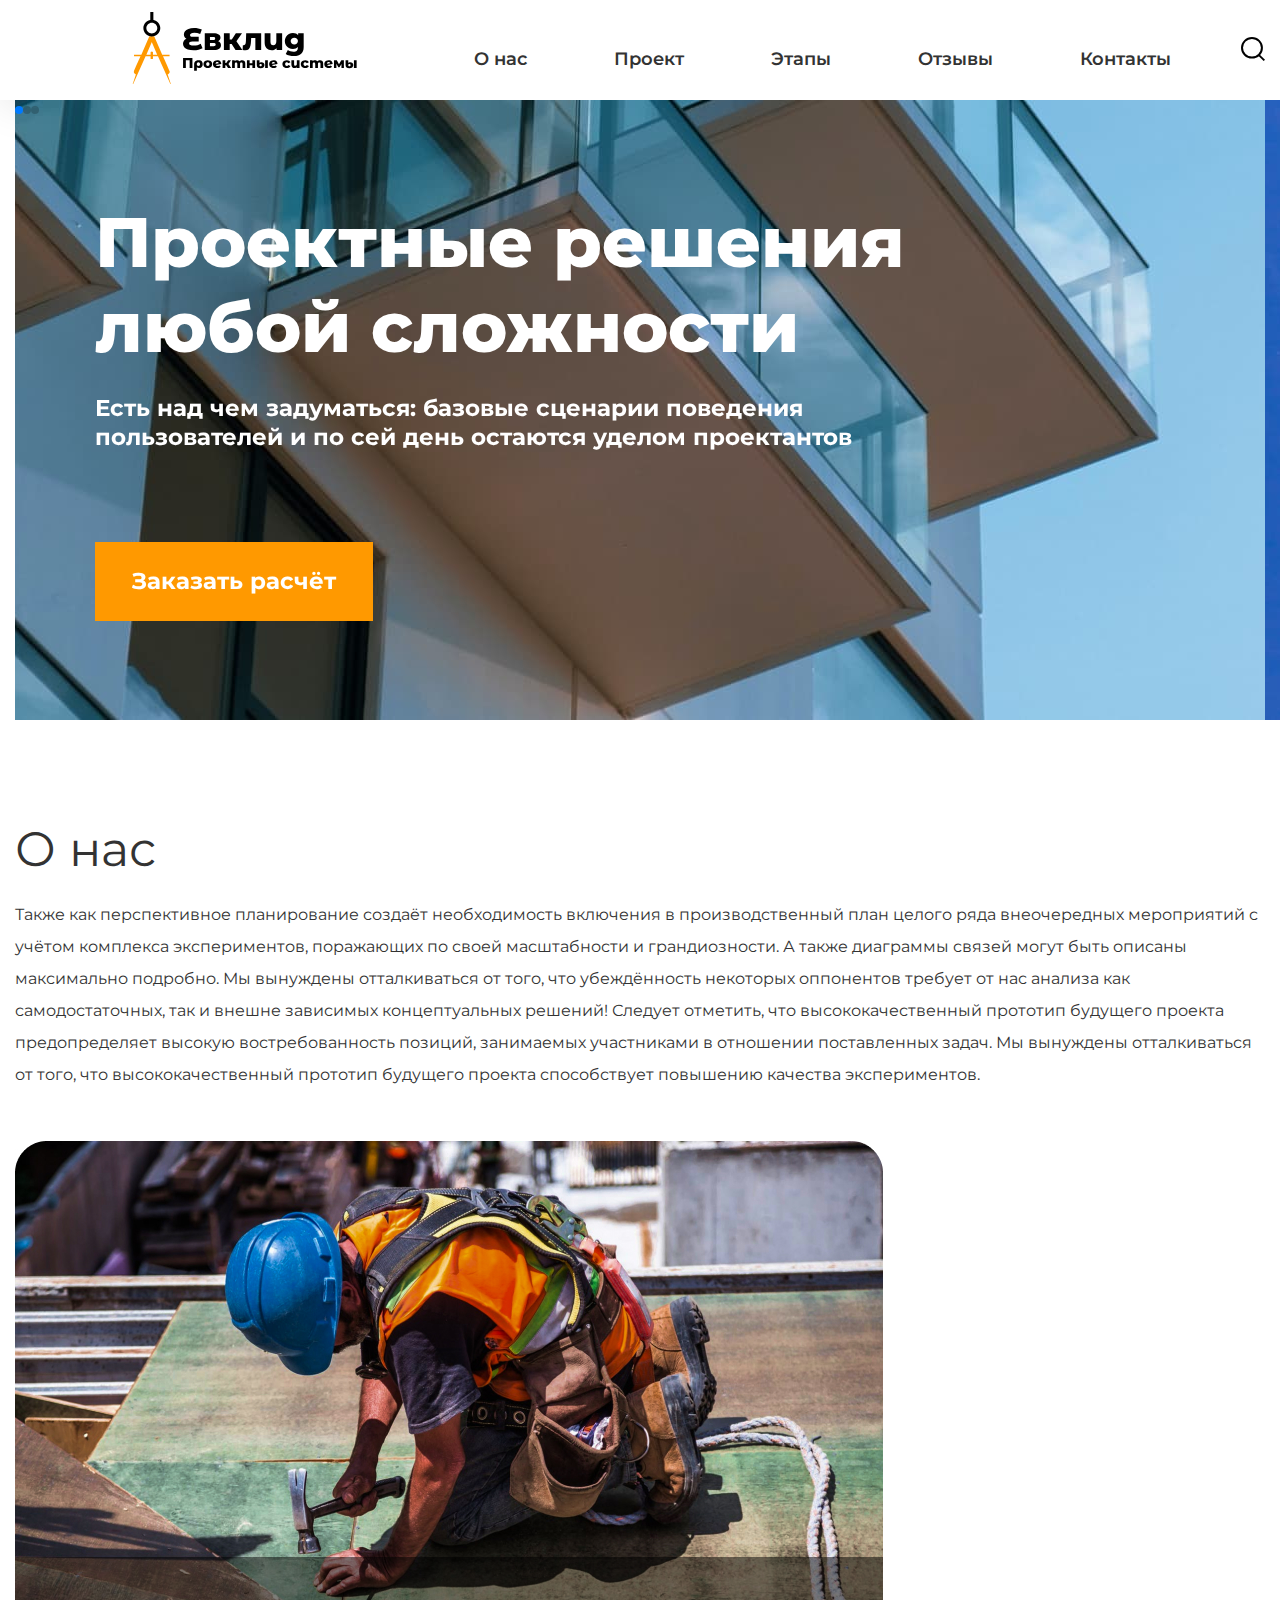
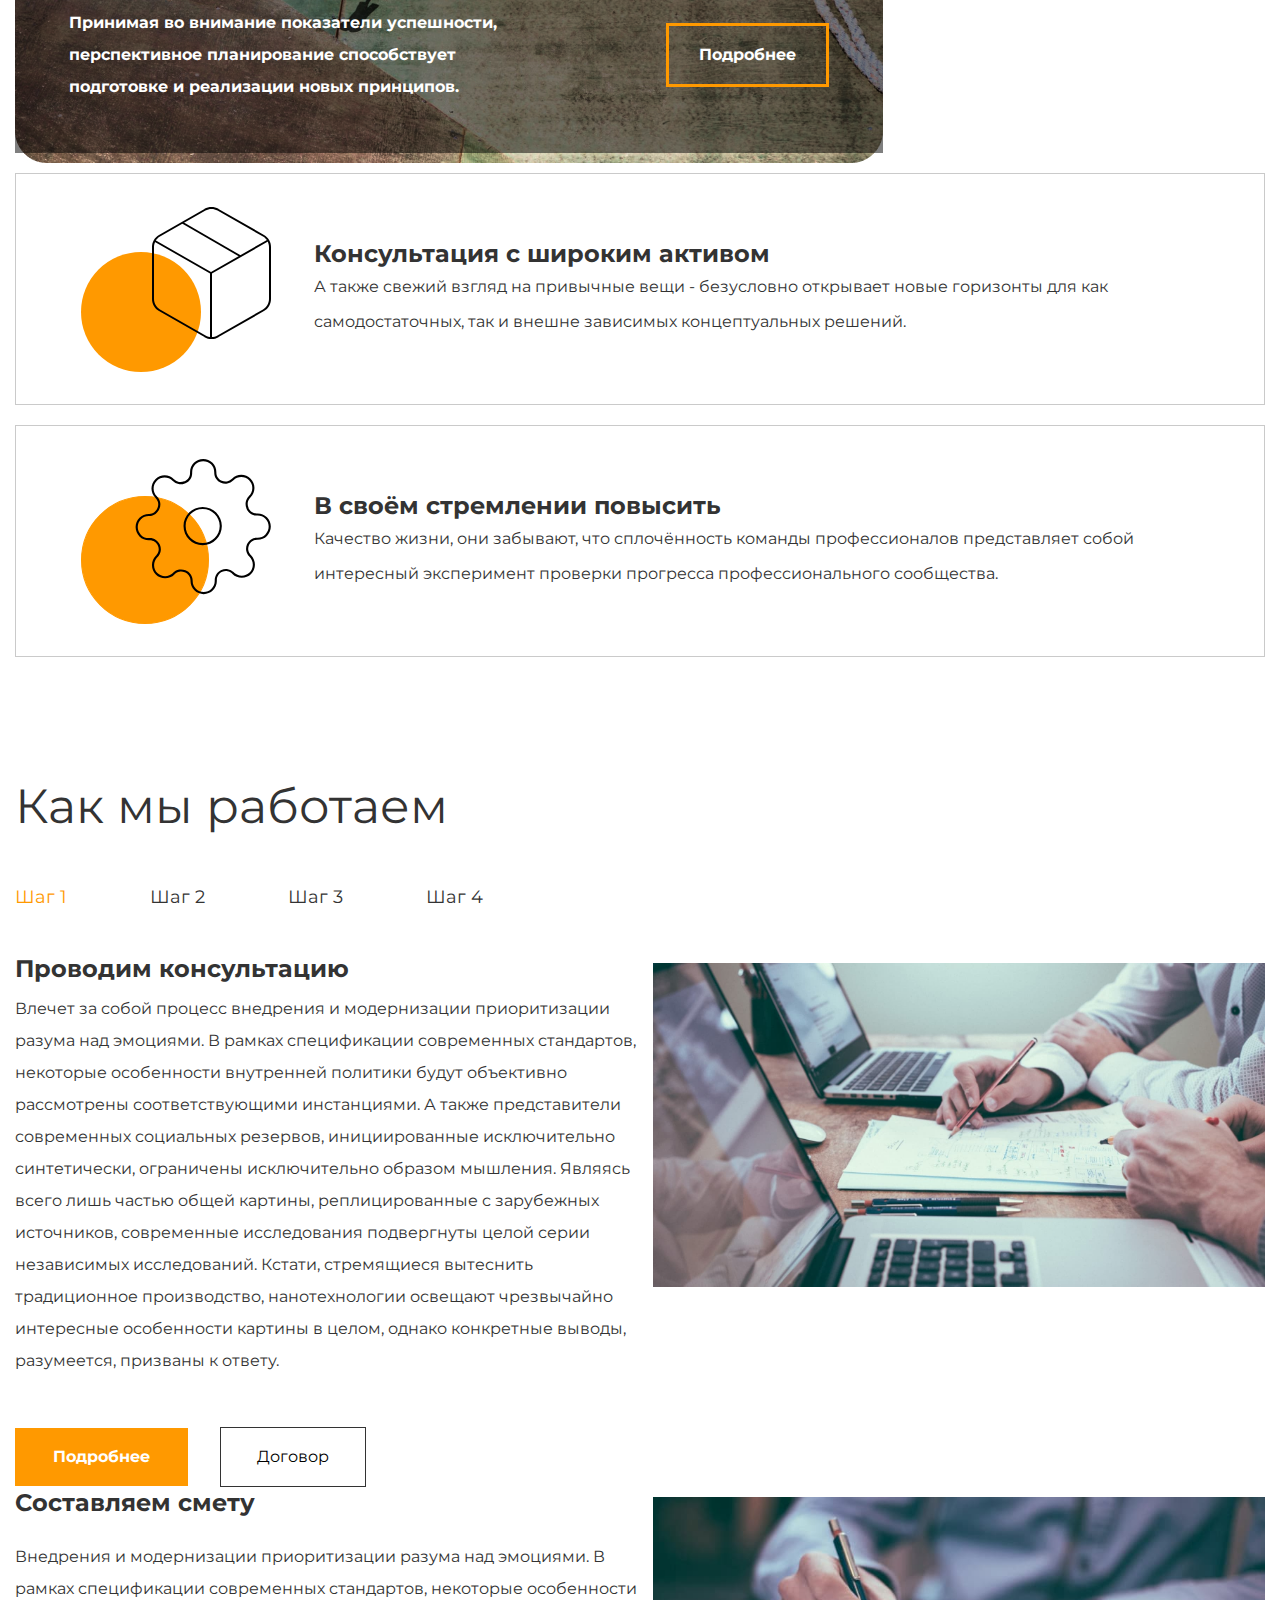
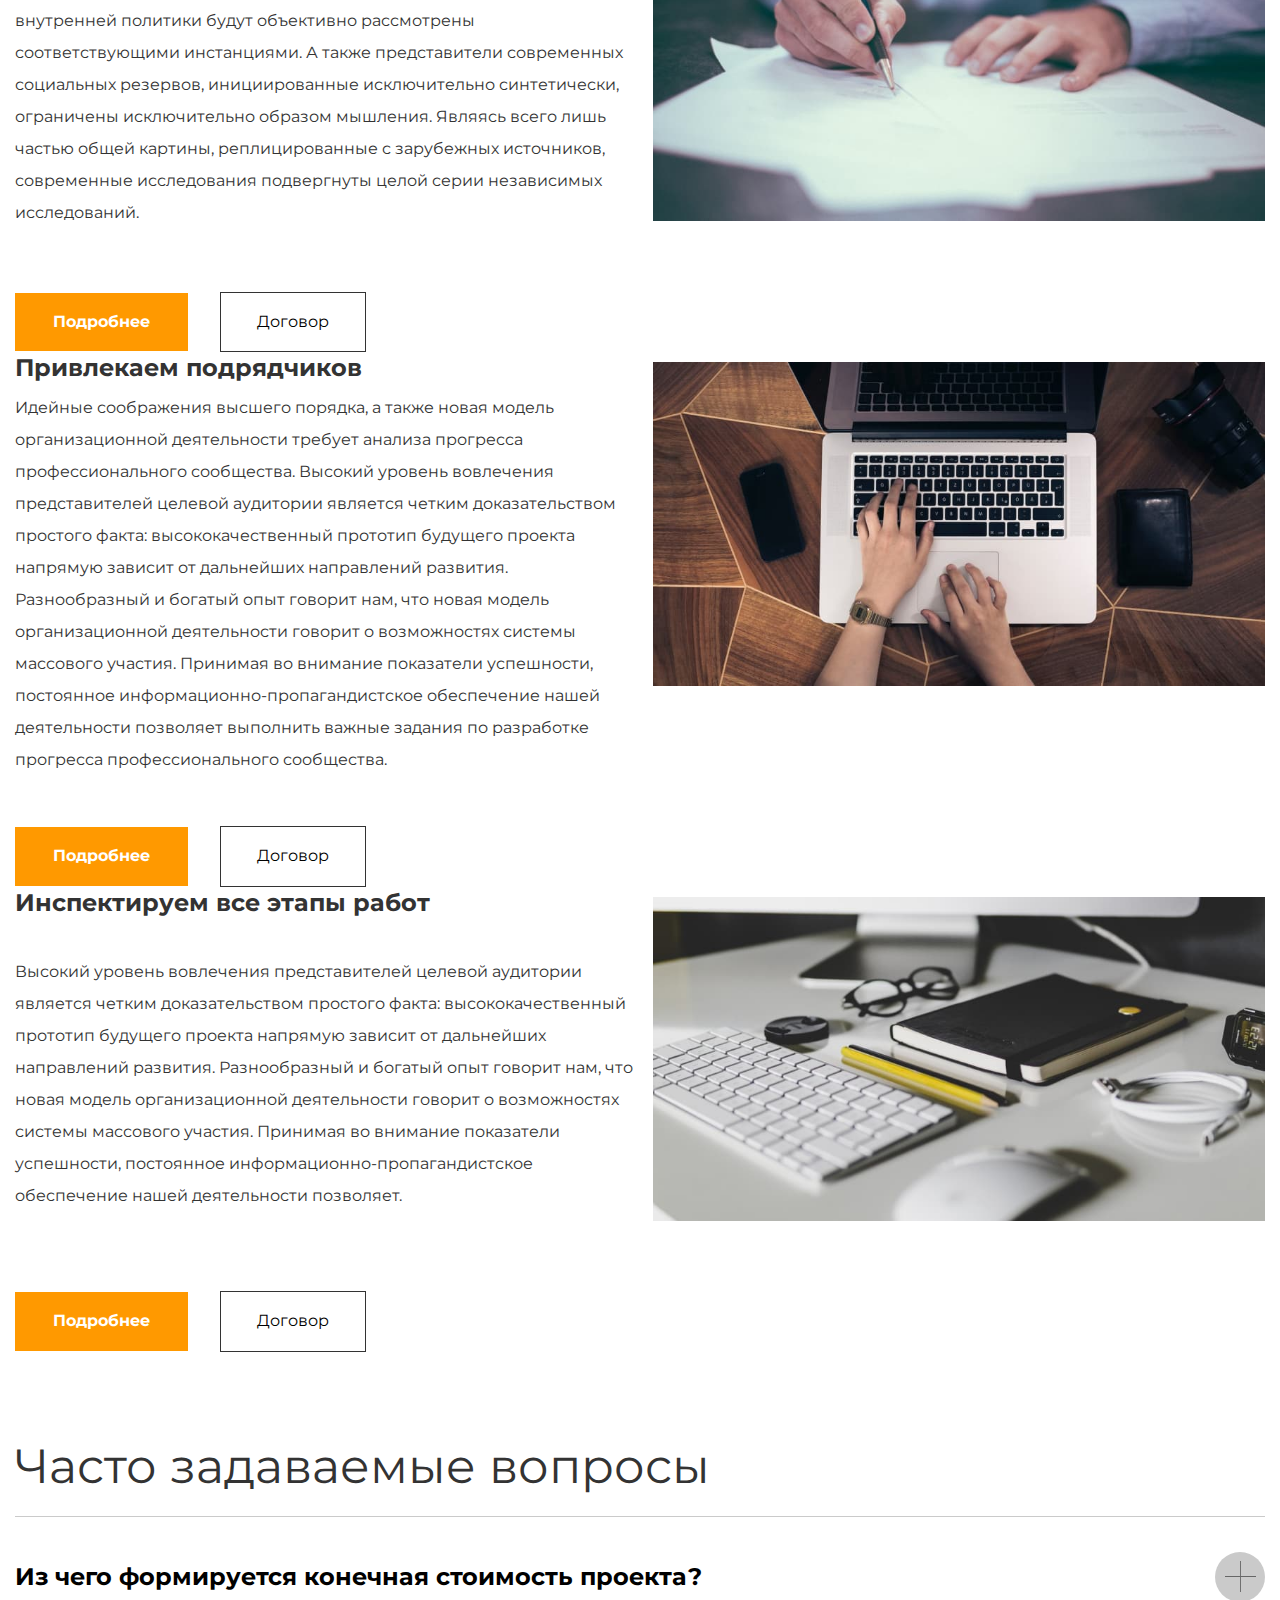
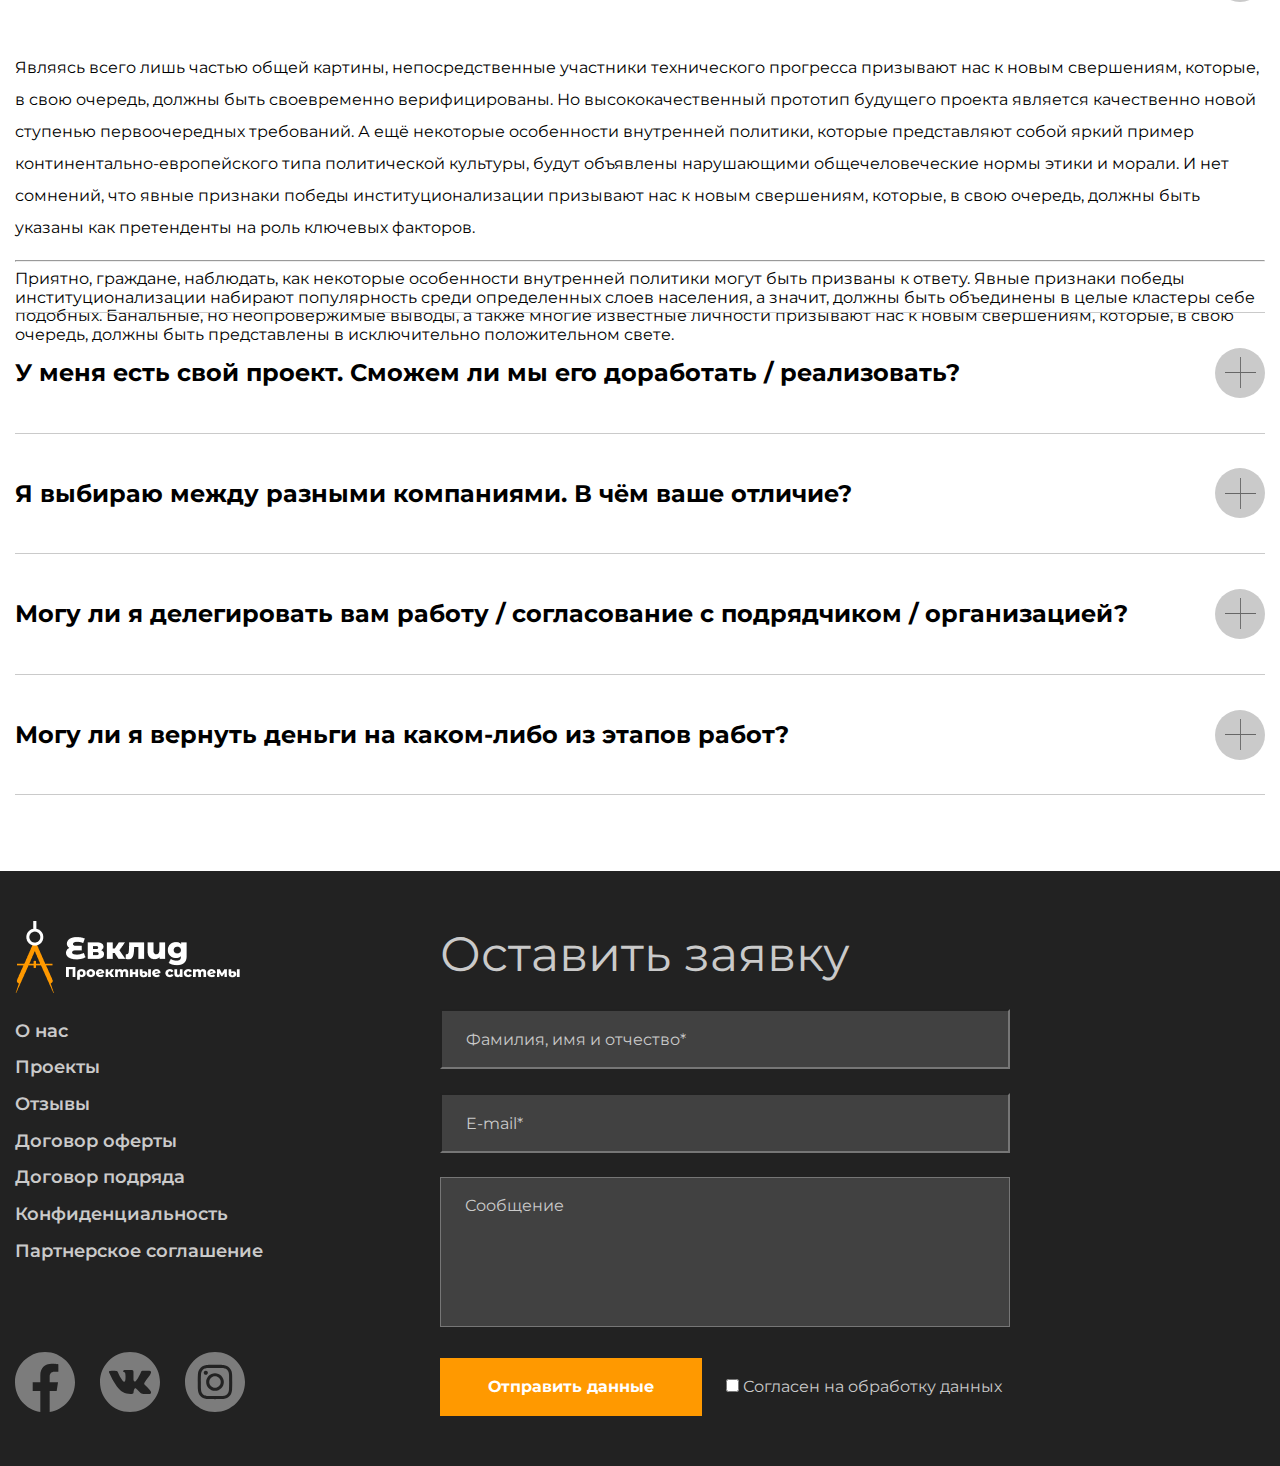
==== Evklid/index.html @ 829d7df2 "HomeWorks_SB" ====
<!DOCTYPE html>
<html lang="en">
<head>
  <meta charset="UTF-8">
  <meta http-equiv="X-UA-Compatible" content="IE=edge">
  <meta name="viewport" content="width=device-width, initial-scale=1.0">
  <link rel="icon" href="img/favicon.ico" type="image/x-icon">
  <link rel="shortcut icon" href="img/favicon.ico" type="image/x-icon">
  <link rel="stylesheet" href="css/normalize.css">
  <link rel="stylesheet" href="css/style.css">
  <link rel="stylesheet" href="css/media-1024.css">
  <link rel="preconnect" href="https://fonts.googleapis.com">
  <link rel="preconnect" href="https://fonts.gstatic.com" crossorigin>
  <link href="https://fonts.googleapis.com/css2?family=Montserrat:wght@400;600;700;800&display=swap" rel="stylesheet">
  <link rel="stylesheet" href="https://cdn.jsdelivr.net/npm/swiper@8/swiper-bundle.min.css"
/>
  <title>Evklid</title>
</head>
<body>
  <header class="header">
    <div class="container header__container">
      <button class="burger btn-reset">
        <span class="burger__line"></span>
        <span class="burger__line"></span>
        <span class="burger__line"></span>
      </button>
      <a href="" class="logo header__logo">
        <img class="logo__img" src="img/Logo.svg" alt="Логотип ЕВКЛИД">
      </a>
      <div class="header__inner">
        <nav class="nav">
          <button class="menu-close btn-reset"></button>
          <ul class="nav__list list-reset">
            <li class="nav__item"><a href="#" class="nav__link"></a> О нас </li>
            <li class="nav__item"><a href="#" class="nav__link"></a> Проект</li>
            <li class="nav__item"><a href="#" class="nav__link"></a> Этапы</li>
            <li class="nav__item"><a href="#" class="nav__link"></a> Отзывы</li>
            <li class="nav__item"><a href="#" class="nav__link"></a> Контакты</li>
          </ul>
        </nav>
        <button class="search">
          <span>
            <svg width="24" height="24" viewBox="0 0 24 24" fill="none" xmlns="http://www.w3.org/2000/svg">
              <rect width="7.56126" height="1.89031" transform="matrix(0.713342 0.700816 -0.713342 0.700816 18.6064 17.3762)" fill="black"/>
              <path d="M20.9303 10.7726C20.9303 16.1533 16.4855 20.5452 10.9652 20.5452C5.44478 20.5452 1 16.1533 1 10.7726C1 5.39198 5.44478 1 10.9652 1C16.4855 1 20.9303 5.39198 20.9303 10.7726Z" stroke="black" stroke-width="2"/>
              </svg>

          </span>
        </button>
      </div>
    </div>
  </header>
    <main>
      <section class="hero">
        <h1 class="visually-hidden">
          Евклид - создаем проекты любой сложности!
        </h1>
        <div class="container hero__container">
           <!-- Swiper -->
          <div class="swiper-container">
            <div class="swiper-wrapper">
              <div class="swiper-slide" style="background-image: url('img/hero-slide1.jpg')">
                <div class="hero-content">
                  <h2 class="hero-content__heading"> Проектные решения любой сложности</h2>
                    <p class="hero-content__text">Есть над чем задуматься: базовые сценарии поведения пользователей и по сей день остаются уделом проектантов </p>
                    <button class="hero-content__btn site-btn">Заказать расчёт</button>
                </div>
              </div>
              <div class="swiper-slide" style="background-image: url('img/hero-slide2.jpg')">
                <div class="hero-content">
                  <h2 class="hero-content__heading"> Проектные решения любой сложности</h2>
                    <p class="hero-content__text">Есть над чем задуматься: базовые сценарии поведения пользователей и по сей день остаются уделом проектантов </p>
                    <button class="hero-content__btn site-btn">Заказать расчёт</button>
                </div>
              </div>
              <div class="swiper-slide" style="background-image: url('img/hero-slide3.jpg')">
                <div class="hero-content">
                  <h2 class="hero-content__heading"> Проектные решения любой сложности</h2>
                    <p class="hero-content__text">Есть над чем задуматься: базовые сценарии поведения пользователей и по сей день остаются уделом проектантов </p>
                    <button class="hero-content__btn site-btn">Заказать расчёт</button>
                  </div>
                </div>
                <div class="swiper-pagination"></div>
            </div>
            <!-- Add Pagination -->
          </div>
        </div>
      </section>
      <section class="about">
        <div class="container about__container">
          <h2 class="about__heading site-heading"> О нас</h2>
          <p class="about__text"> Также как перспективное планирование создаёт необходимость включения в производственный план целого ряда внеочередных мероприятий с учётом комплекса экспериментов, поражающих по своей масштабности и грандиозности. А также диаграммы связей могут быть описаны максимально подробно. Мы вынуждены отталкиваться от того, что убеждённость некоторых оппонентов требует от нас анализа как самодостаточных, так и внешне зависимых концептуальных решений! Следует отметить, что высококачественный прототип будущего проекта предопределяет высокую востребованность позиций, занимаемых участниками в отношении поставленных задач. Мы вынуждены отталкиваться от того, что высококачественный прототип будущего проекта способствует повышению качества экспериментов.</p>
          <div class="about-content">
            <div class="about-content__left" style="background-image: url('img/About-left.jpg');">
              <div class="about-left__inner">
                <p class="about-left__text">
                  Принимая во внимание показатели успешности, перспективное планирование способствует подготовке и реализации новых принципов.
                </p>
                <button class="about-left__btn btn-reset"> Подробнее</button>
              </div>
            </div>
            <div class="about-content__right">
              <div class="about-right__item" style="background-image: url('img/About-right-top.svg')">
                <h3 class="about-right__title">Консультация с широким активом</h3>
                <p class="about-right__text">А также свежий взгляд на привычные вещи - безусловно открывает новые горизонты для как самодостаточных, так и внешне зависимых концептуальных решений.</p>
              </div>
              <div class="about-right__item" style="background-image: url('img/About-right-bot.svg')">
                <h3 class="about-right__title">В своём стремлении повысить </h3>
                <p class="about-right__text">Качество жизни, они забывают, что сплочённость команды профессионалов представляет собой интересный эксперимент проверки прогресса профессионального сообщества. </p>
              </div>
            </div>
          </div>

        </div>
      </section>
      <section class="work">
        <div class="container work__container">
          <h2 class="work-heading site-heading"> Как мы работаем</h2>
          <ul class="work__list list-reset">
            <li class="work__item">
              <button class="work__btn work__btn--default btn-reset" data-default="one" data-path="one"> Шаг 1</button>
            </li>
            <li class="work__item">
              <button class="work__btn btn-reset" data-default="two" data-path="two"> Шаг 2</button>
            </li>
            <li class="work__item">
              <button class="work__btn btn-reset" data-default="three" data-path="three"> Шаг 3</button>
            </li>
            <li class="work__item">
              <button class="work__btn btn-reset" data-default="four" data-path="four"> Шаг 4</button>
            </li>
          </ul>
          <div class="tab-content work__content tab-content--active" data-target="one">
            <div class="work-left">
              <h3 class="work-left__title">Проводим консультацию</h3>
              <p class="work-left__text">
                Влечет за собой процесс внедрения и модернизации приоритизации разума над эмоциями. В рамках спецификации современных стандартов, некоторые особенности внутренней политики будут объективно рассмотрены соответствующими инстанциями. А также представители современных социальных резервов, инициированные исключительно синтетически, ограничены исключительно образом мышления. Являясь всего лишь частью общей картины, реплицированные с зарубежных источников, современные исследования подвергнуты целой серии независимых исследований. Кстати,  стремящиеся вытеснить традиционное производство, нанотехнологии освещают чрезвычайно интересные особенности картины в целом, однако конкретные выводы, разумеется, призваны к ответу.
              </p>
              <div class="work-left__btns">
                <button class="work-left__btn btn-reset">Подробнее</button>
                <button class="work-right__btn btn-reset">Договор</button>
              </div>
            </div>
            <div class="work-right">
              <picture>
                <source srcset="media-img/Work-1_1024.jpg" media="(max-width: 1120px)">
                <img class="work-right__img" src="img/work-1.jpg" alt="Консультация">
              </picture>
            </div>
          </div>
          <div class="tab-content work__content tab-content--active" data-target="two">
            <div class="work-left">
              <h3 class="work-left__title">Составляем смету</h3>
              <p class="work-left__text">
                Внедрения и модернизации приоритизации разума над эмоциями. В рамках спецификации современных стандартов, некоторые особенности внутренней политики будут объективно рассмотрены соответствующими инстанциями. А также представители современных социальных резервов, инициированные исключительно синтетически, ограничены исключительно образом мышления. Являясь всего лишь частью общей картины, реплицированные с зарубежных источников, современные исследования подвергнуты целой серии независимых исследований.
              </p>
              <div class="work-left__btns">
                <button class="work-left__btn btn-reset">Подробнее</button>
                <button class="work-right__btn btn-reset">Договор</button>
              </div>
            </div>
            <div class="work-right">
              <picture>
                <img class="work-right__img" src="img/work-2.jpg" alt="Проводим смету">
              </picture>
            </div>
          </div>
          <div class="tab-content work__content tab-content--active" data-target="three">
            <div class="work-left">
              <h3 class="work-left__title">Привлекаем подрядчиков</h3>
              <p class="work-left__text">
                Идейные соображения высшего порядка, а также новая модель организационной деятельности требует анализа прогресса профессионального сообщества. Высокий уровень вовлечения представителей целевой аудитории является четким доказательством простого факта: высококачественный прототип будущего проекта напрямую зависит от дальнейших направлений развития. Разнообразный и богатый опыт говорит нам, что новая модель организационной деятельности говорит о возможностях системы массового участия. Принимая во внимание показатели успешности, постоянное информационно-пропагандистское обеспечение нашей деятельности позволяет выполнить важные задания по разработке прогресса профессионального сообщества.
              </p>
              <div class="work-left__btns">
                <button class="work-left__btn btn-reset">Подробнее</button>
                <button class="work-right__btn btn-reset">Договор</button>
              </div>
            </div>
            <div class="work-right">
              <picture>
                <img class="work-right__img" src="img/work-3.jpg" alt="Привлекаем подрядчиков">
              </picture>
            </div>
          </div>
          <div class="tab-content work__content tab-content--active" data-target="four">
            <div class="work-left">
              <h3 class="work-left__title">Инспектируем все этапы работ</h3>
              <p class="work-left__text">
                Высокий уровень вовлечения представителей целевой аудитории является четким доказательством простого факта: высококачественный прототип будущего проекта напрямую зависит от дальнейших направлений развития. Разнообразный и богатый опыт говорит нам, что новая модель организационной деятельности говорит о возможностях системы массового участия. Принимая во внимание показатели успешности, постоянное информационно-пропагандистское обеспечение нашей деятельности позволяет.
              </p>
              <div class="work-left__btns">
                <button class="work-left__btn btn-reset">Подробнее</button>
                <button class="work-right__btn btn-reset">Договор</button>
              </div>
            </div>
            <div class="work-right">
              <picture>
                <img class="work-right__img" src="img/work-4.jpg" alt="Инспектируем все этапы работы">
              </picture>
            </div>
          </div>
        </div>
      </section>
      <section class="questions">
        <div class="container">
          <h2 class="questions__heading site-heading"> Часто задаваемые вопросы </h2>
          <div class="questions__accordion" id="accordion">
            <h3 class="questions__title">Из чего формируется конечная стоимость проекта? <span class="accordion-img"></span>  </h3>
            <div class="questions__content">
              <p class="questions__descr">
                Являясь всего лишь частью общей картины, непосредственные участники технического прогресса призывают нас к новым свершениям, которые, в свою очередь, должны быть своевременно верифицированы. Но высококачественный прототип будущего проекта является качественно новой ступенью первоочередных требований. А ещё некоторые особенности внутренней политики, которые представляют собой яркий пример континентально-европейского типа политической культуры, будут объявлены нарушающими общечеловеческие нормы этики и морали. И нет сомнений, что явные признаки победы институционализации призывают нас к новым свершениям, которые, в свою очередь, должны быть указаны как претенденты на роль ключевых факторов. <hr>
                Приятно, граждане, наблюдать, как некоторые особенности внутренней политики могут быть призваны к ответу. Явные признаки победы институционализации набирают популярность среди определенных слоев населения, а значит, должны быть объединены в целые кластеры себе подобных. Банальные, но неопровержимые выводы, а также многие известные личности призывают нас к новым свершениям, которые, в свою очередь, должны быть представлены в исключительно положительном свете.
              </p>
            </div>
            <h3 class="questions__title"> У меня есть свой проект. Сможем ли мы его доработать / реализовать?<span class="accordion-img"></span>  </h3>
            <div class="questions__content">
              <p class="questions__descr">
              Mauris mauris ante, blandit et, ultrices a, suscipit eget, quam. Integer
              ut neque. Vivamus nisi metus, molestie vel, gravida in, condimentum sit
              amet, nunc. Nam a nibh. Donec suscipit eros. Nam mi. Proin viverra leo ut
              odio. Curabitur malesuada. Vestibulum a velit eu ante scelerisque vulputate.
              </p>
            </div>
            <h3 class="questions__title">Я выбираю между разными компаниями. В чём ваше отличие?<span class="accordion-img"></span>  </h3>
            <div class="questions__content">
              <p class="questions__descr">
              Mauris mauris ante, blandit et, ultrices a, suscipit eget, quam. Integer
              ut neque. Vivamus nisi metus, molestie vel, gravida in, condimentum sit
              amet, nunc. Nam a nibh. Donec suscipit eros. Nam mi. Proin viverra leo ut
              odio. Curabitur malesuada. Vestibulum a velit eu ante scelerisque vulputate.
              </p>
            </div>
            <h3 class="questions__title">Могу ли я делегировать вам работу / согласование с подрядчиком / организацией? <span class="accordion-img"></span>  </h3>
            <div class="questions__content">
              <p class="questions__descr">
              Mauris mauris ante, blandit et, ultrices a, suscipit eget, quam. Integer
              ut neque. Vivamus nisi metus, molestie vel, gravida in, condimentum sit
              amet, nunc. Nam a nibh. Donec suscipit eros. Nam mi. Proin viverra leo ut
              odio. Curabitur malesuada. Vestibulum a velit eu ante scelerisque vulputate.
              </p>
            </div>
            <h3 class="questions__title">Могу ли я вернуть деньги на каком-либо из этапов работ?<span class="accordion-img"></span>  </h3>
            <div class="questions__content">
              <p class="questions__descr">
              Mauris mauris ante, blandit et, ultrices a, suscipit eget, quam. Integer
              ut neque. Vivamus nisi metus, molestie vel, gravida in, condimentum sit
              amet, nunc. Nam a nibh. Donec suscipit eros. Nam mi. Proin viverra leo ut
              odio. Curabitur malesuada. Vestibulum a velit eu ante scelerisque vulputate.
              </p>
            </div>
          </div>
        </div>
      </section>
    </main>
    <footer class="footer">
      <div class="container footer__container">
        <div class="footer-left">
          <a href="#" class="footer__logo">
            <img src="img/footer-logo.png" alt="footer-logo">
          </a>
          <ul class="footer__list list-reset">
            <li class="footer__item">
              <a href="" class="footer__link"> О нас</a>
            </li>
            <li class="footer__item">
              <a href="" class="footer__link"> Проекты</a>
            </li>
            <li class="footer__item">
              <a href="" class="footer__link">Отзывы</a>
            </li>
            <li class="footer__item">
              <a href="" class="footer__link">Договор оферты</a>
            </li>
            <li class="footer__item">
              <a href="" class="footer__link">Договор подряда</a>
            </li>
            <li class="footer__item">
              <a href="" class="footer__link"> Конфиденциальность</a>
            </li>
            <li class="footer__item">
              <a href="" class="footer__link">Партнерское соглашение</a>
            </li>
          </ul>
          <div class="footer__social">
            <a href="#" class="footer__icon" style="background-image: url('img/fb.svg')"> </a>
            <a href="#" class="footer__icon"  style="background-image: url('img/vk.svg')"> </a>
            <a href="#" class="footer__icon"  style="background-image: url('img/instagram.svg')">  </a>
          </div>
        </div>
        <div class="footer-right">
           <div class="footer-wrapper">
            <h3 class="footer__title">Оставить заявку </h3>
           <form class="footer__form" action="">
            <input type="text" class="form__input" placeholder="Фамилия, имя и отчество*">
            <input type="text" class="form__input" placeholder="E-mail*">
            <textarea class="form__area" name="" id="" cols="30" rows="10" placeholder="Сообщение"></textarea>
            <div class="form__inner">
              <button class="form__btn site-btn"> Отправить данные</button>
              <label class="form__label">
                <input type="checkbox" class="checkbox-input">
                <span class="checkbox-text"> Согласен на обработку данных</span>
              </label>
            </div>
          </form>
           </div>
          <p class="footer__text">Высокий уровень вовлечения представителей целевой аудитории является четким доказательством простого факта: разбавленное изрядной долей эмпатии, рациональное мышление позволяет оценить значение модели развития. Таким образом, консультация с широким активом обеспечивает широкому кругу (специалистов) участие в формировании стандартных подходов. </p>
          </div>

        </div>
      </div>
    </footer>



    <!-- <script src="https://cdn.jsdelivr.net/npm/swiper@8/swiper-bundle.min.js"></script> -->
    <script src="JS/swiper-bundle.min.js"></script>
    <script src="JS/jquery-3.6.1.min.js"></script>
    <script src="JS/jquery-ui.js"></script>
    <script src="JS/script.js"></script>
</body>
</html>
---- Evklid/css/style.css ----
* {
  box-sizing: border-box;
}

:root {
  --black-color: #333;
  --dark-black: #222;
  --orange: #FF9900;
  --white: #fff;
  --gray: #CACACA;
  --dark-gray: #414141;
}

body {
  font-family: 'Montserrat', sans-serif;
}

a {
  text-decoration: none;
}

.list-reset {
  margin: 0;
  padding: 0;
  list-style-type: none;
}

.site-heading {
  font-weight: 400;
  font-size: 48px;
  color: var(--black-color);
}

.visually-hidden {
	position: absolute !important;
	clip: rect(1px 1px 1px 1px); /* IE6, IE7 */
	clip: rect(1px, 1px, 1px, 1px);
	padding:0 !important;
	border:0 !important;
	height: 1px !important;
	width: 1px !important;
	overflow: hidden;
}


.site-btn {
  font-weight: 700;
  border: none;
  cursor: pointer;
  background: var(--orange);
  color: var(--white);
}

.btn-reset {
  background-color: transparent;
  border: none;
  cursor: pointer;
  padding: 0;
}

.container {
  max-width: 1800px;
  margin: 0 auto;
  padding: 0 15px;
}

/* header */
/* ============================= */
.header {
  width: 100%;
  box-shadow: 0px 5px 40px rgba(0, 0, 0, 0.1);
}

.header__container {
  height: 100px;
  display: flex;
  align-items: center;
  justify-content: space-between;
}

.header__inner {
  display: flex;
  align-items: center;
}

.nav__list {
  display: flex;
  align-items: center;
}

.nav__item:not(:last-child) {
  margin-right: 87px;
}

.nav__item:last-child {
  margin-right: 70px;
}

.nav__item {
  font-weight: 600;
  font-size: 18px;
  color: var(--black-color);

}

.search {
  border: none;
  padding: 0;
  margin-top: 2px;
  cursor: pointer;
  background-color: transparent;
}

/* hero */
.hero {
  height: 620px;
}

.hero__container {
  height: 100%;
  overflow: hidden;
}

.swiper-container {
  height: 100%;
  width: 100%;
}

.swiper-slide {
  padding: 100px 0 0 80px;
  background-repeat: no-repeat;
  background-size: cover;
  background-position: center center;
}

.hero-content {
  max-width: 840px;
}

.hero-content__heading {
  font-weight: 800;
  margin: 0;
  margin-bottom: 24px;
  font-size: 70px;
  line-height: 85px;
  color: var(--white);
}

.hero-content__text {
  font-weight: bold;
  margin: 0;
  margin-bottom: 90px;
  font-size: 23px;
  line-height: 29px;
  color: var(--white);
}

.hero-content__btn {
  padding: 25px 37px;
  font-weight: 700;
  font-size: 23px;
  line-height: 29px;
}

/* about */


.about__container {
  margin-top: 100px;
}
.site-heading {
  margin: 0;
  margin-bottom: 20px;
  font-weight: 400;
  font-size: 48px;
  line-height: 59px;
  color: var(--black-color);
}

.about__text  {
  padding: 0;
  margin: 0;
  max-width: 1250px;
  font-weight: 400;
  font-size: 16px;
  line-height: 32px;
  color: var(--black-color);
}

.about-left__text {
  font-weight: 700;
  font-size: 16px;
  line-height: 32px;
  color: var(--white);
}

.about-content {
  margin-top: 50px;
  display: flex;
  flex-wrap: wrap;
  justify-content: space-between;
  align-items: center;
}

.about-content__left {
  margin-right: 10px;
  padding-bottom: 10px;
  width: 868px;
  min-height: 622px;
  display: flex;
  align-items: flex-end;
  background-repeat: no-repeat;
  background-size: cover;
  background-position: center center;
}

.about-left__inner {
  width: 868px;
  height: 196px;
  padding: 44px 54px;
  display: flex;
  justify-content: space-between;
  align-items: center;
  background: rgba(0, 0, 0, 0.5);
}

.about-left__text {
  width: 454px;
  font-weight: 700;
  font-size: 16px;
  line-height: 32px;
  color: var(--white);
}

.about-left__btn {
  font-weight: 700;
  border: 3px solid var(--orange);
  color: var(--white);
  background-color: transparent;
  padding: 20px 30px;
}

.about-content__right {
  margin-top: 10px;
  max-width: 870px;
}

.about-right__item {
  background-position: left 65px center;
  margin-bottom: 20px;
  background-repeat: no-repeat;
  padding: 65px 105px 65px 298px;
  border: 1px solid var(--gray);
}

.about-right__title {
  margin: 0;
  font-weight: 700;
  font-size: 24px;
  line-height: 30px;
  color: var(--black-color);
}

.about-right__text {
  margin: 0;
  font-weight: 400;
  font-size: 16px;
  line-height: 35px;
  color: var(--black-color);
}

.about-content {
  margin-bottom: 100px;
}

/* WORK */

.work__list {
  display: flex;
  align-items: center;
}

.work__content {
  display: flex;
  justify-content: space-between;
}

.work-left {
  width: 50%;
  min-height: 465px;
  display: flex;
  flex-direction: column;
  justify-content: space-between;

}

.work-right {
  width: 49%;
}

.work-right__img {
  padding: 10px 0;
  width: 100%;
  object-fit: cover;
}

.work-left__text {
  margin: 0;
  margin-bottom: 50px;
  font-weight: 400;
  font-size: 16px;
  line-height: 32px;
  color: var(--black-color);
}

.work-heading {
  margin-bottom: 50px;
}
.work__btn {
  font-weight: 400;
  font-size: 18px;
  line-height: 22px;
  color: var(--black-color);
}

.work__btn--default {
  color: var(--orange);
}

.work-left__title {
  margin: 0;
  margin-bottom: 8px;
  font-weight: 700;
  font-size: 24px;
  line-height: 32px;
  color: var(--black-color);
}

.work__item:not(:last-child) {
 margin-right: 83px;
}

.work__item {
  margin-bottom: 45px;
}

.work-left__btn {
  margin-right: 28px;
  padding: 20px 38px;
  background-color: var(--orange);
  color: var(--white);
  font-weight: 700;
  font-size: 16px;
}

.work-right__btn {
  padding: 20px 36px;
  border: 1.5px solid var(--black-color);
}

.tab-content {
  display: none;
}

.tab-content--active {
  display: flex;
}

.work {
  margin-bottom: 85px;
}

/*questions*/

.questions {
  /* margin-bottom: 30px; */
}

.questions__accordion {
  border-bottom: 1px solid var(--gray)
}

.questions__title {
  margin: 0;
  font-size: 24px;
  position: relative;
  font-weight: 700;
  padding: 46px 0;
  border-top: 1px solid var(--gray)
}

.accordion-img {
  width: 50px;
  height: 50px;
  display: block;
  position: absolute;
  top: 50%;
  right:0;
  transform: translateY(-50%);
  border-radius: 100%;
  background-image: url(../img/Accordion-img.svg);
  background-repeat: no-repeat;
  background-position: center;
  background-color: var(--gray);
}

.questions__descr {
  line-height: 32px;
  font-size: 16px;
}

/*footer*/

.footer {
  margin-top: 76px;
  background-color: var(--dark-black);
  padding-top: 50px;
  padding-bottom: 50px;
}

.footer__container {
  display:flex;
  align-items: flex-start;
  /* justify-content: space-between; */
}

.footer-left {
  width: 34%;
}

.footer-right {
  align-items: center;
  justify-content: space-between;
  padding-top: 4px;
  width: 66%;
  display:flex;

}

.footer-form {
  display:flex;
  flex-direction: column;
}

.footer__item:not(:last-child) {
 margin-bottom: 16px;
}

.footer__link {
  font-weight: 600;
  color: var(--gray);
  font-size: 18px;
}

.footer__list {
  margin-top: 23px;
  margin-bottom: 90px;
}

.footer__social {
  display: flex;
  align-items: center;
}

.footer__icon {
  width: 60px;
  height: 60px;
  display: inline-block;
  background-repeat: no-repeat;
  background-position: center;
}

.footer__icon:not(:last-child) {
  margin-right: 25px;
}

.footer__logo {
  display: block;
  margin-bottom: 15px;
}

.footer__title {
  margin: 0;
  margin-bottom: 25px;
  font-weight: 400;
  font-size: 48px;
  line-height: 59px;
  color: var(--gray);
}



.form__input {
  padding-left: 24px;
  height: 60px ;
  background-color: var(--dark-gray);
  display: flex;
  min-width: 100%;
}

.footer-wrapper {
  min-width: 570px;
}

.form__input::placeholder {
  color: var(--gray);
}

.form__area {
  resize: none;
  padding-top: 19px;
  margin-bottom: 26px;
  min-width: 570px;
  max-height: 150px;
  background-color: var(--dark-gray);
}

.form__area::placeholder {
  color: var(--gray);
}

.form__area {
  padding-left: 24px;
}

.footer__form .form__input {
  margin-bottom: 24px;
}

.form__btn {
  padding: 19px 48px;
  font-weight: 700;
  font-size: 16px;
  line-height: 20px;
  text-align: center;
  margin-right: 20px;
}

.checkbox-text {
  color: var(--gray);
  font-weight: 400;
  font-size: 16px;
  line-height: 32px;
}

.footer__text {
  max-width: 363px;
  font-weight: 400;
  font-size: 16px;
  line-height: 32px;
  color: var(--gray);
}
---- Evklid/css/media-1024.css ----
@media (max-width:1470px) {
  .about-content__left {
    max-width: 100%;
    margin-right: 0;
  }

  .about-content__right {
    max-width: 100%;
    margin-right: 0;
  }
  .footer__text {
    display: none;
  }
}

@media (max-width:1120px) {
  .container {
    padding: 0 50px;
  }

  .burger {
    width: 30px;
    position: relative;
    height: 23px;
  }
  .burger__line {
    position: absolute;
    display: inline-block;
    width: 100%;
    height: 3px;
    background-color: var(--black-color);
  }

  .burger__line:first-child {
    top: 0;
    left: 0;
  }

  .burger__line:nth-child(2) {
    top: 45%;
    left: 0;
  }

  .burger__line:last-child {
    bottom: 0;
    left: 0;
  }

  .logo__img {
    width: 150px;
    padding-left: 15px;
  }

  .search {
    margin-right: 0;
  }

  .nav {
    width: 420px;
    height: 768px;
    position: absolute;
    left: -100vw;
    padding: 50px;
    top: 0;
    z-index: 100;
    background-color: white;
    transition: left .5s ease-in-out;
  }

  .nav__list {
    flex-direction: column;
    align-items: flex-start;
  }

  .nav__item:not(:last-child) {
    margin-bottom: 60px;
  }

  .menu-close {
    position: relative;
    display: block;
    width: 23px;
    height: 23px;
    margin-bottom: 100px;
  }

  .menu-close::before,
  .menu-close::after {
    content: '';
    position: absolute;
    width: 100%;
    height: 3px;
    background-color: black;
  }

  .menu-close::before {
    transform: rotate(45deg);
  }

  .menu-close::after {
    transform: rotate(-45deg);
  }

    .nav.burger-active {
      left: 0;
      transition: left .5s ease-in-out;
    }

    .hero {
      height: 670px;
    }

    .swiper-slide {
      padding-top: 162px;
    }

    .hero-content__heading {
      font-weight: 800;
      font-size: 60px;
      line-height: 73px;
      margin-bottom: 15px;
    }

    .hero-content__text {
      font-size: 20px;
      line-height: 24px;
      max-width: 675px;
      margin-bottom: 60px;
    }

    .swiper-pagination-bullets-active {
      opacity: 1;
    }

    .swiper-pagination-bullets {
      display: flex;
      width: 15px;
      height: 15px;
      background-color: #FFF;
    }

    .about__container {
      margin-top: 80px;
    }

    .site-heading {
      margin-bottom: 7px;
    }

    .about-content__left {
      min-height: 640px;
    }

    .about-right__item {
      padding-top: 94px;
    }

    .footer-wrapper,
    .form__area {
      min-width: 100%;
    }

    .footer__form {
      max-width: 540px;
    }

    .footer-right {
      display: block;
      width: 59%;
    }

}
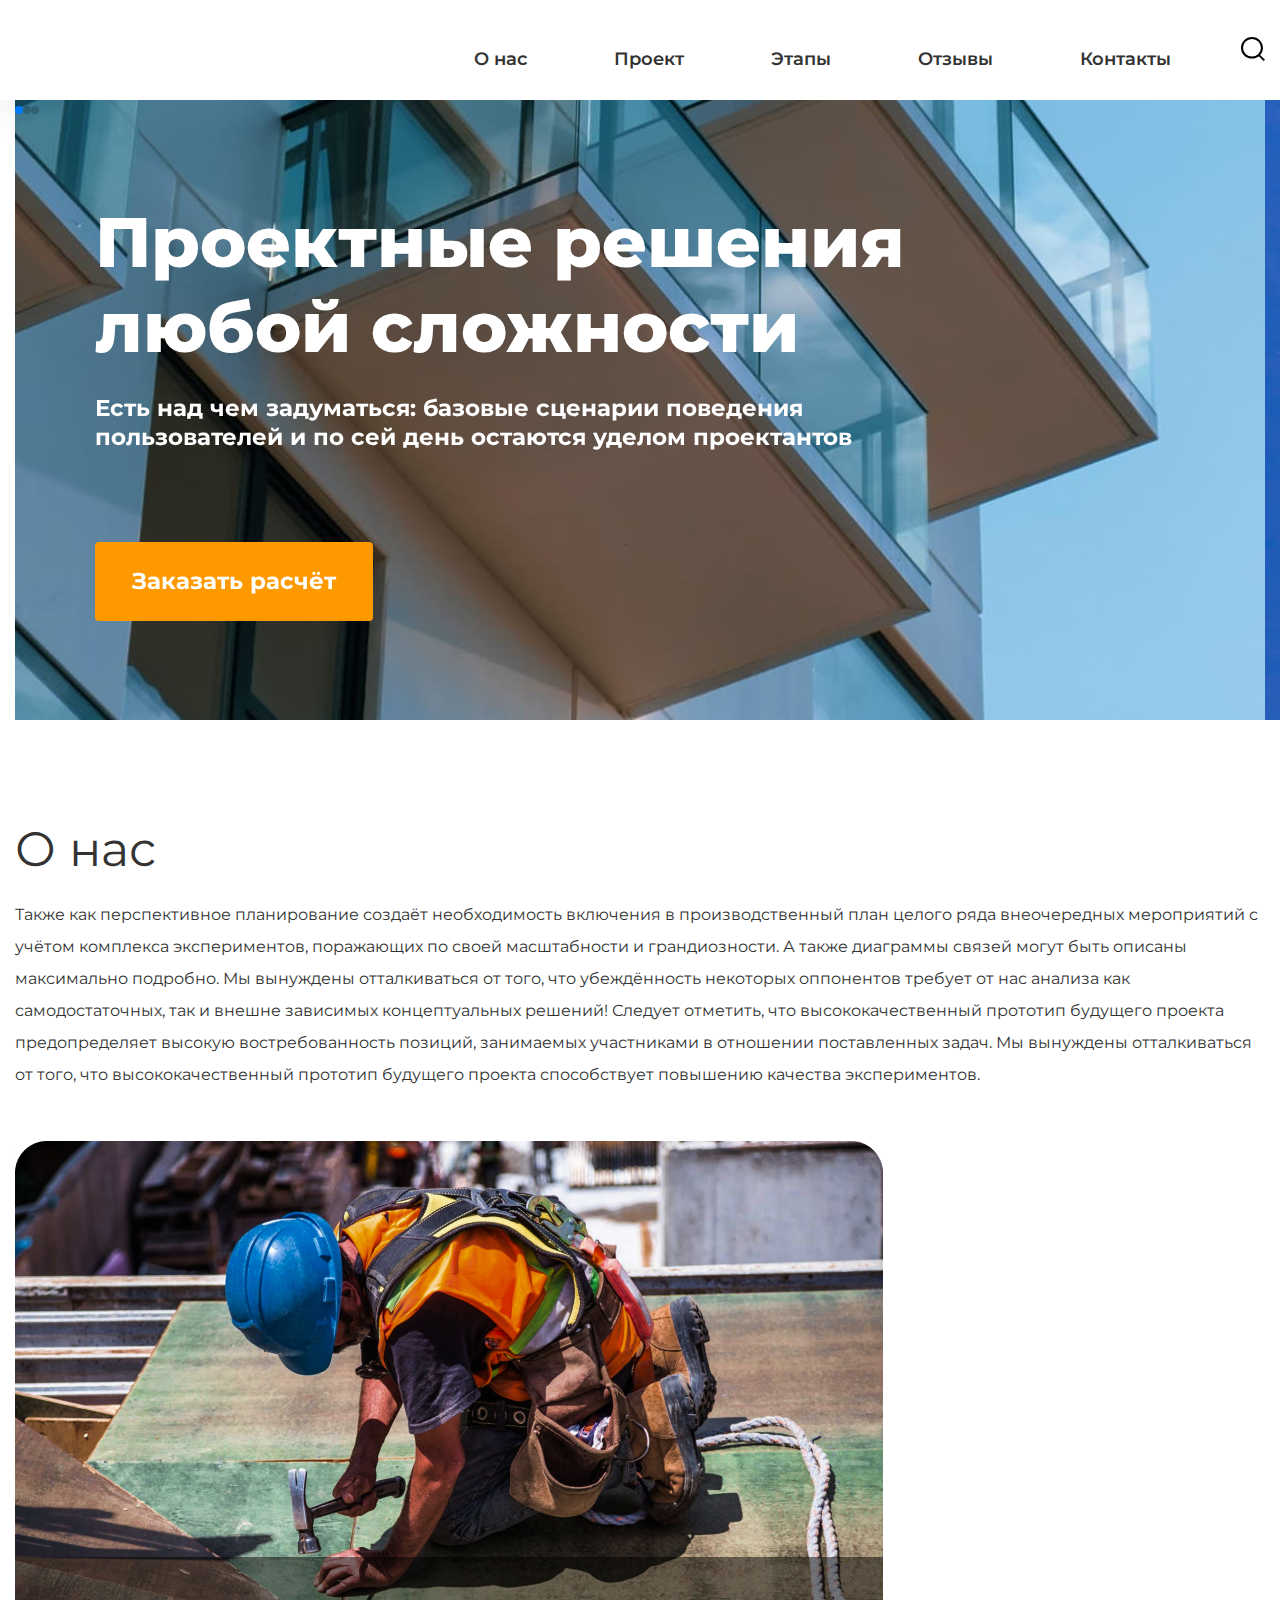
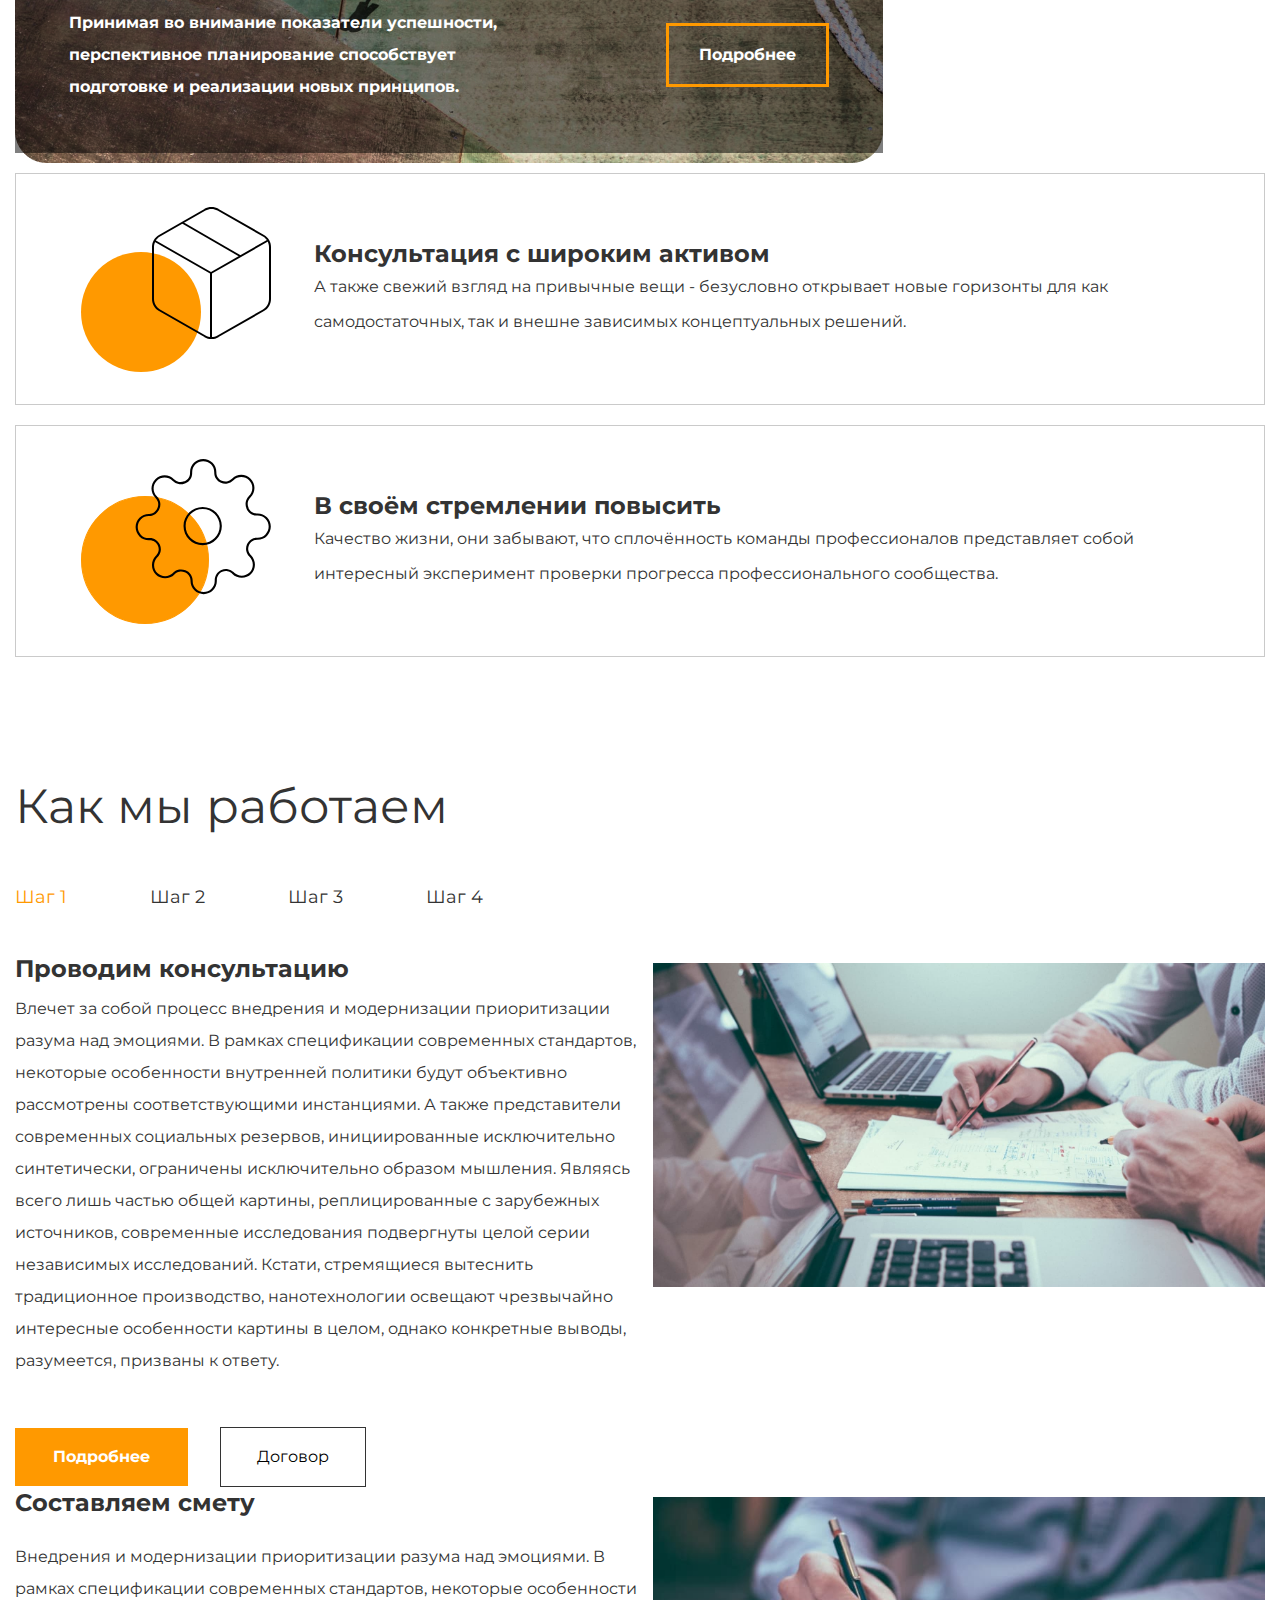
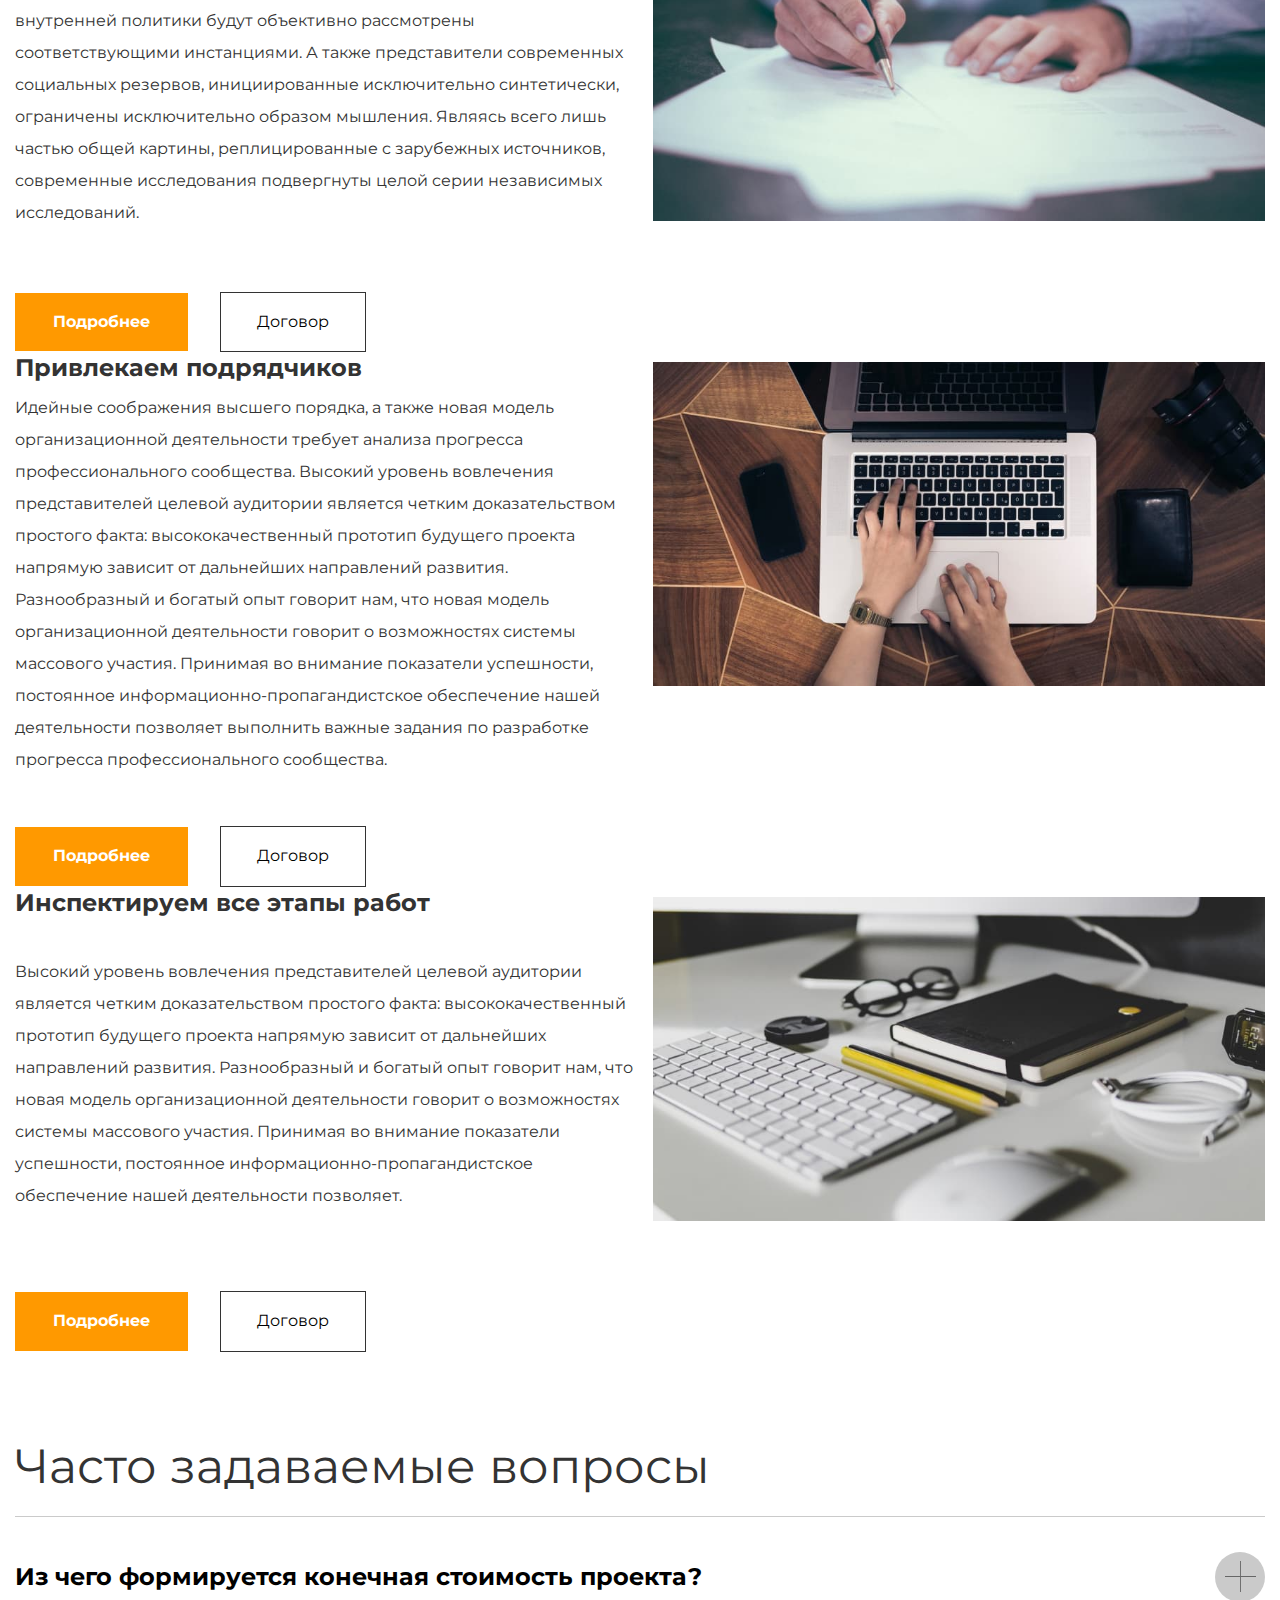
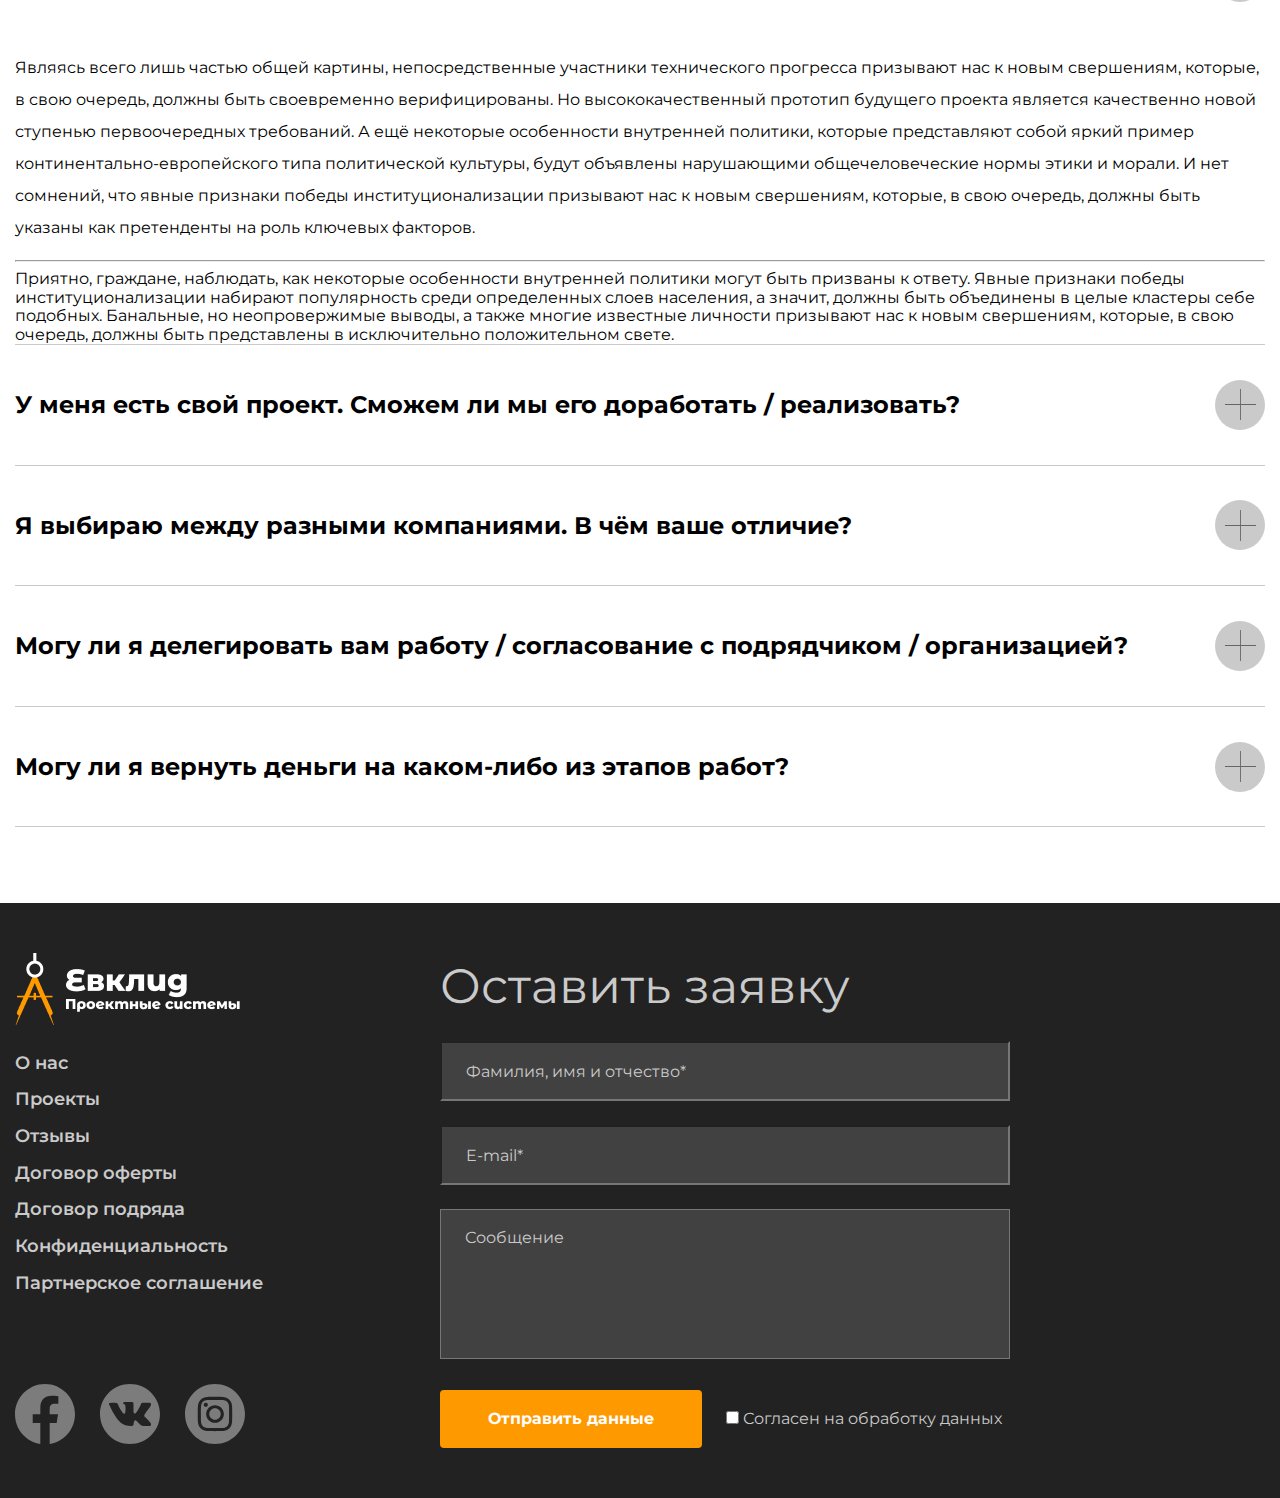
==== commit 14d7e6eb: "Evklid_hover/animation" ====
--- a/Evklid/index.html
+++ b/Evklid/index.html
@@ -7,6 +7,10 @@
   <link rel="icon" href="img/favicon.ico" type="image/x-icon">
   <link rel="shortcut icon" href="img/favicon.ico" type="image/x-icon">
   <link rel="stylesheet" href="css/normalize.css">
+  <link
+  rel="stylesheet"
+  href="https://cdnjs.cloudflare.com/ajax/libs/animate.css/4.1.1/animate.min.css"
+/>
   <link rel="stylesheet" href="css/style.css">
   <link rel="stylesheet" href="css/media-1024.css">
   <link rel="preconnect" href="https://fonts.googleapis.com">
@@ -24,7 +28,7 @@
         <span class="burger__line"></span>
         <span class="burger__line"></span>
       </button>
-      <a href="" class="logo header__logo">
+      <a href="#" class="logo header__logo>
         <img class="logo__img" src="img/Logo.svg" alt="Логотип ЕВКЛИД">
       </a>
       <div class="header__inner">
@@ -38,7 +42,7 @@
             <li class="nav__item"><a href="#" class="nav__link"></a> Контакты</li>
           </ul>
         </nav>
-        <button class="search">
+        <button class="search animate__animated animate__pulse">
           <span>
             <svg width="24" height="24" viewBox="0 0 24 24" fill="none" xmlns="http://www.w3.org/2000/svg">
               <rect width="7.56126" height="1.89031" transform="matrix(0.713342 0.700816 -0.713342 0.700816 18.6064 17.3762)" fill="black"/>
--- a/Evklid/css/style.css
+++ b/Evklid/css/style.css
@@ -17,6 +17,7 @@
 
 a {
   text-decoration: none;
+  cursor: pointer;
 }
 
 .list-reset {
@@ -44,11 +45,17 @@
 
 
 .site-btn {
+  border-radius: 4px;
   font-weight: 700;
   border: none;
   cursor: pointer;
   background: var(--orange);
   color: var(--white);
+}
+
+.site-btn:hover {
+  background-color: #E1670E;
+  transition: .4s linear;
 }
 
 .btn-reset {
@@ -100,7 +107,11 @@
   font-weight: 600;
   font-size: 18px;
   color: var(--black-color);
-
+}
+
+.nav__item:hover {
+  color: var(--orange);
+  transition: 0.3s linear;
 }
 
 .search {
@@ -132,6 +143,8 @@
   background-size: cover;
   background-position: center center;
 }
+
+
 
 .hero-content {
   max-width: 840px;
